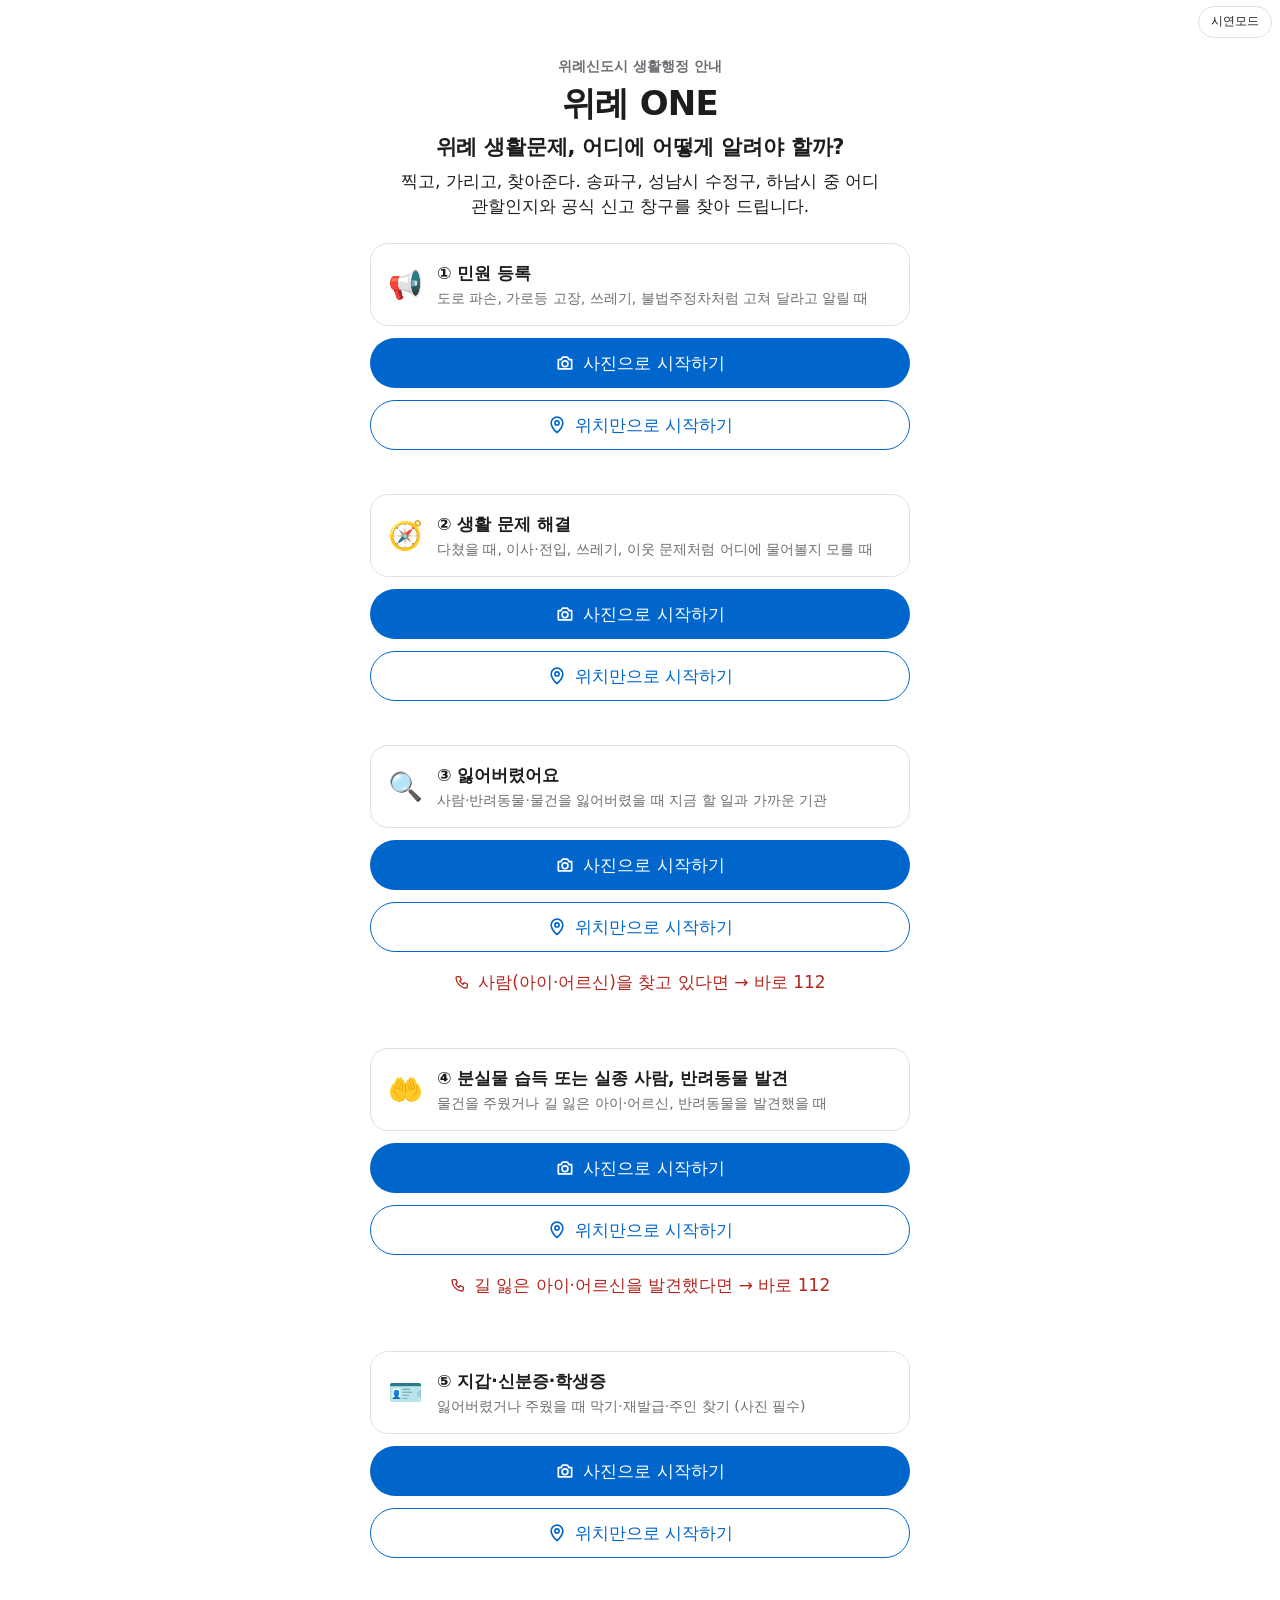
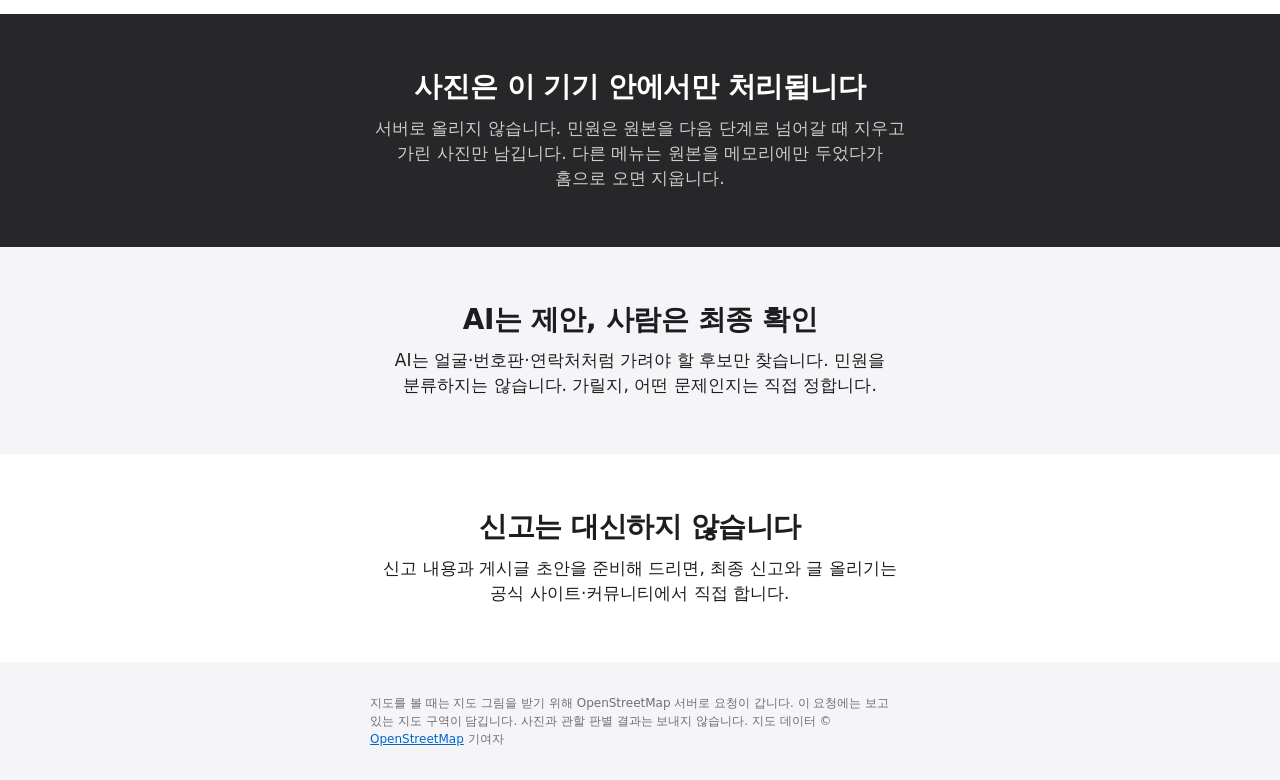
==== index.html @ 857fd853 "Deploy Wirye ONE demo build" ====
<!doctype html>
<html lang="ko">
  <head>
    <meta charset="UTF-8" />
    <meta name="viewport" content="width=device-width, initial-scale=1" />
    <meta name="theme-color" content="#000000" />
    <meta name="color-scheme" content="light" />
    <meta name="description" content="사진 한 장과 위치로, 개인정보를 가리고 위례 생활문제를 어디에 알릴지 찾아줍니다." />
    <link rel="icon" href="data:image/svg+xml,%3Csvg xmlns='http://www.w3.org/2000/svg' viewBox='0 0 32 32'%3E%3Crect width='32' height='32' rx='8' fill='%231d1d1f'/%3E%3Cpath d='M16 26s8-7 8-13a8 8 0 0 0-16 0c0 6 8 13 8 13z' fill='%23fff'/%3E%3C/svg%3E" />
    <!-- 홈 화면 아이콘과 링크 미리보기. 웹페이지 아이콘과 같은 그림(검은 둥근 사각형 + 흰 위치 핀) -->
    <link rel="icon" type="image/png" sizes="192x192" href="./icon-192.png" />
    <link rel="apple-touch-icon" href="./apple-touch-icon.png" />
    <link rel="manifest" href="./manifest.webmanifest" />
    <meta name="apple-mobile-web-app-title" content="위례 ONE" />
    <meta property="og:type" content="website" />
    <meta property="og:site_name" content="위례 ONE" />
    <meta property="og:title" content="위례 ONE" />
    <meta property="og:description" content="위례 생활문제, 어디에 어떻게 알릴까. 사진 속 개인정보를 가리고 공식 창구를 찾아 드립니다. 사진은 이 기기 밖으로 나가지 않습니다." />
    <meta property="og:url" content="https://kh22l22.github.io/wiryeone/" />
    <!-- 카카오톡·문자 미리보기는 절대 주소만 읽는다 -->
    <meta property="og:image" content="https://kh22l22.github.io/wiryeone/og-image.png" />
    <meta property="og:image:width" content="1200" />
    <meta property="og:image:height" content="630" />
    <meta name="twitter:card" content="summary_large_image" />
    <title>위례 ONE</title>
    <script type="module" crossorigin src="./assets/index-5DOGkNIR.js"></script>
    <link rel="stylesheet" crossorigin href="./assets/index-xCuBwBaM.css">
  </head>
  <body>
    <div id="app" class="app"></div>
    <noscript>위례 ONE은 JavaScript가 켜져 있어야 동작합니다.</noscript>
  </body>
</html>
---- assets/index-xCuBwBaM.css ----
:root{--lightningcss-light:initial;--lightningcss-dark: ;color-scheme:light;--ink:#1d1d1f;--ink-muted:#6e6e73;--ink-disabled:#595959;--canvas:#fff;--parchment:#f5f5f7;--parchment-80:#f5f5f7cc;--hairline:#e0e0e0;--field-line:#86868b;--tile-dark:#272729;--nav-black:#000;--on-dark:#fff;--on-dark-muted:#ccc;--action:#06c;--focus:#0071e3;--action-on-dark:#2997ff;--jur-songpa:#1d5fd1;--jur-sujeong:#15803d;--jur-hanam:#c2410c;--mark-pending:#ffb020;--mark-done:#fff;--mark-scrim:#0000008c;--label-scrim:#1d1d1fe6;--photo-backdrop:#1d1d1f;--warn-ink:#7a4300;--warn-surface:#fff5e0;--danger-ink:#a1120b;--danger-surface:#fdeeed;--ok-ink:#0f6b2f;--ok-surface:#e8f5eb;--photo-shadow:#00000038 3px 5px 30px;--r-sm:8px;--r-lg:18px;--r-pill:9999px;--tap:44px;--column:540px;--gutter:20px;-webkit-text-size-adjust:100%;font-family:system-ui,-apple-system,BlinkMacSystemFont,Apple SD Gothic Neo,Malgun Gothic,Noto Sans KR,Segoe UI,Roboto,sans-serif;font-size:17px;font-weight:400;line-height:1.47}*{box-sizing:border-box}body{background:var(--canvas);color:var(--ink);word-break:keep-all;overflow-wrap:anywhere;margin:0}.app{flex-direction:column;min-height:100dvh;display:flex}a{color:var(--action)}:focus-visible{outline:2px solid var(--focus);outline-offset:2px}h1:focus{outline:none}.visually-hidden{clip-path:inset(50%);white-space:nowrap;width:1px;height:1px;position:absolute;overflow:hidden}.icon{flex:none;display:inline-flex}.app-bar{z-index:20;background:var(--nav-black);height:44px;color:var(--on-dark);position:sticky;top:0}.app-bar-inner{max-width:var(--column);align-items:center;height:100%;margin:0 auto;padding:0 8px;display:flex}.app-brand{font-size:14px;font-weight:600}.icon-btn{width:44px;height:44px;color:var(--on-dark);cursor:pointer;background:0 0;border:0;justify-content:center;align-items:center;display:inline-flex}.icon-btn:active{transform:scale(.95)}.icon-btn:focus-visible{outline-color:var(--action-on-dark);outline-offset:-4px}.steps{width:100%;max-width:var(--column);padding:12px var(--gutter) 0;gap:6px;margin:0 auto;list-style:none;display:flex}.step{border-top:2px solid var(--hairline);color:var(--ink-muted);flex:1;padding-top:6px;font-size:12px}.step.is-done{border-top-color:var(--ink)}.step.is-active{border-top-color:var(--ink);color:var(--ink);font-weight:600}.screen{flex-direction:column;flex:1;display:flex}.column{width:100%;max-width:var(--column);padding:24px var(--gutter) 32px;flex-direction:column;flex:1;gap:17px;margin:0 auto;display:flex}.screen-title{letter-spacing:-.015em;margin:0;font-size:28px;font-weight:600;line-height:1.2}.screen-lead{margin:0}.section-title{letter-spacing:-.01em;margin:16px 0 12px;font-size:21px;font-weight:600;line-height:1.25}.stack{flex-direction:column;gap:12px;display:flex}.stack-row{flex-wrap:wrap;gap:8px;display:flex}.hint{color:var(--ink-muted);margin:0;font-size:14px;line-height:1.43}.hint-strong{color:var(--ink);grid-column:1/-1;font-weight:600}.fine-print{color:var(--ink-muted);margin:0;font-size:12px;line-height:1.5}.cta-bar{z-index:10;background:var(--parchment-80);-webkit-backdrop-filter:saturate(180%)blur(20px);backdrop-filter:saturate(180%)blur(20px);position:sticky;bottom:0}.cta-bar:empty{display:none}.cta-bar-inner{max-width:var(--column);padding:10px var(--gutter) calc(10px + env(safe-area-inset-bottom));gap:8px;margin:0 auto;display:flex}.cta-bar .btn{flex:auto}.cta-bar .btn-secondary{white-space:nowrap;flex:none}.cta-bar .btn-grow{flex:2 1 0}.btn{min-height:var(--tap);border-radius:var(--r-pill);font:inherit;text-align:center;cursor:pointer;background:0 0;border:1px solid #0000;justify-content:center;align-items:center;gap:8px;padding:10px 22px;line-height:1.24;text-decoration:none;display:inline-flex}.btn:active:not(:disabled),.type-btn:active,.chip:active{transform:scale(.95)}.btn:disabled{background:var(--hairline);border-color:var(--hairline);color:var(--ink-disabled);cursor:not-allowed}.btn-primary{background:var(--action);color:var(--on-dark)}.btn-secondary{border-color:var(--action);color:var(--action)}.btn-text{color:var(--action)}.btn-large{width:100%;min-height:50px}.btn-small{padding:8px 16px;font-size:14px}.btn-block{width:100%}.btn-grow{flex:1 1 0;min-width:120px}.btn-span{grid-column:1/-1}.notice{border-radius:var(--r-sm);margin:0;padding:12px 14px;font-size:14px;line-height:1.43}.notice-info{background:var(--parchment);color:var(--ink)}.notice-warn{background:var(--warn-surface);color:var(--warn-ink);font-weight:600}.notice-danger{background:var(--danger-surface);color:var(--danger-ink);font-weight:600}.status-slot{flex-direction:column;gap:8px;display:flex}.status-slot:empty{display:none}.tile{padding:56px var(--gutter);text-align:center}.tile-inner{max-width:var(--column);margin:0 auto}.tile-light{background:var(--canvas);color:var(--ink)}.tile-parchment{background:var(--parchment);color:var(--ink)}.tile-dark{background:var(--tile-dark);color:var(--on-dark)}.tile-dark a{color:var(--action-on-dark)}.tile-eyebrow{color:var(--ink-muted);margin:0 0 8px;font-size:14px;font-weight:600}.tile-hero-title{letter-spacing:-.02em;margin:0;font-size:34px;font-weight:600;line-height:1.1}.tile-question{letter-spacing:-.01em;margin:12px 0 8px;font-size:21px;font-weight:600;line-height:1.3}.tile-sub{margin:0 0 24px}.tile-title{letter-spacing:-.015em;margin:0 0 12px;font-size:28px;font-weight:600;line-height:1.2}.tile-body{margin:0}.tile-dark .tile-body{color:var(--on-dark-muted)}.tile-footer{padding:32px var(--gutter);background:var(--parchment)}.tile-footer .fine-print{max-width:var(--column);margin:0 auto}@media (max-width:419px){.tile-hero-title{font-size:28px}.tile-title{font-size:24px}.tile{padding-top:48px;padding-bottom:48px}}.photo-body{flex-direction:column;gap:17px;display:flex}.sample-slot:empty{display:none}.sample-slot{flex-direction:column;gap:12px;display:flex}.sample-title{margin:0;font-size:17px;font-weight:600;line-height:1.24}.sample-group{flex-direction:column;gap:8px;display:flex}.sample-group-title{color:var(--ink-muted);margin:0;font-size:14px;font-weight:600}.sample-grid{grid-template-columns:1fr 1fr;gap:12px;display:grid}.sample-card{min-height:var(--tap);border:1px solid var(--hairline);border-radius:var(--r-lg);background:var(--canvas);color:var(--ink);font:inherit;text-align:left;cursor:pointer;flex-direction:column;gap:4px;padding:8px 8px 12px;display:flex}.sample-card:active{transform:scale(.95)}.sample-thumb{aspect-ratio:4/3;border-radius:var(--r-sm);background:var(--parchment);object-fit:cover;width:100%;margin-bottom:4px;display:block}.sample-label{font-size:14px;font-weight:600;line-height:1.29}.sample-note{color:var(--ink-muted);font-size:12px;line-height:1.4}.text-progress{flex-direction:column;gap:6px;display:flex}.text-progress .progress-bar{height:2px}.progress-box{border-radius:var(--r-sm);background:var(--parchment);padding:12px 14px;font-size:14px;line-height:1.43}.progress-box p{margin:8px 0 0}.progress-bar{border-radius:var(--r-pill);background:var(--hairline);height:4px;overflow:hidden}.progress-bar span{border-radius:var(--r-pill);background:var(--ink);width:40%;height:100%;animation:1.3s ease-in-out infinite progress;display:block}@keyframes progress{0%{transform:translate(-100%)}to{transform:translate(260%)}}@media (prefers-reduced-motion:reduce){.progress-bar span{opacity:.6;width:100%;animation:none}.btn:active:not(:disabled),.type-btn:active,.chip:active,.icon-btn:active,.sample-card:active{transform:none}}.stage{width:min(100%, calc(62vh * var(--ratio-n,1)));aspect-ratio:var(--ratio,1);background:var(--photo-backdrop);border-radius:var(--r-sm);-webkit-user-select:none;user-select:none;-webkit-touch-callout:none;margin:0 auto;position:relative}.stage.is-adding{touch-action:none;cursor:crosshair;outline:2px solid var(--focus);outline-offset:2px}.stage-canvas{border-radius:var(--r-sm);width:100%;height:100%;position:absolute;inset:0}.stage-overlay{position:absolute;inset:0}.stage.is-adding .region{pointer-events:none}.region{border:2px dashed var(--mark-pending);border-radius:var(--r-sm);outline:1px solid var(--mark-scrim);cursor:pointer;background:0 0;padding:0;position:absolute}.region:after{content:"";width:max(100%,44px);height:max(100%,44px);position:absolute;top:50%;left:50%;transform:translate(-50%,-50%)}.region:focus-visible{outline:2px solid var(--focus);outline-offset:2px}.region.is-redacted{border:2px solid var(--mark-done)}.region.is-current{outline:3px solid var(--mark-pending);outline-offset:3px}.stage-chips{pointer-events:none;position:absolute;inset:0}.region-chip{border-radius:var(--r-pill);background:var(--label-scrim);height:18px;color:var(--on-dark);text-align:center;font-size:12px;line-height:18px;position:absolute}.region.is-plain-text{border-width:1px}.region-delete{border-radius:var(--r-pill);background:var(--ink);width:22px;height:22px;color:var(--on-dark);justify-content:center;align-items:center;display:inline-flex;position:absolute;top:-11px;right:-11px}.draw-box{border:2px solid var(--mark-done);outline:1px solid var(--mark-scrim);border-radius:var(--r-sm);pointer-events:none;position:absolute}.tools{grid-template-columns:2fr 3fr;gap:8px;display:grid}.tools .btn{padding-inline:12px}.tools-note{grid-column:1/-1}.review{border:1px solid var(--hairline);border-radius:var(--r-lg);flex-direction:column;gap:12px;padding:17px;display:flex}.review-head{align-items:center;gap:12px;display:flex}.review-thumb{border-radius:var(--r-sm);background:var(--photo-backdrop);flex:none}.review-count{color:var(--ink-muted);margin:0;font-size:14px}.review-name{margin:0;font-weight:600}.region-list{flex-direction:column;margin:0;padding:0;list-style:none;display:flex}.region-row{border-top:1px solid var(--hairline);justify-content:space-between;align-items:center;gap:12px;padding:8px 0;display:flex}.region-row-text{flex-direction:column;display:flex}.region-row-text strong{font-weight:600}.region-row-text small{color:var(--ink-muted);font-size:14px}.region-row .btn{flex:none;min-width:88px}.region-group{border-top:1px solid var(--hairline)}.region-group-head{justify-content:space-between;align-items:center;gap:12px;padding:8px 0;display:flex}.region-group-head .btn{flex:none}.region-group-toggle{min-height:var(--tap);color:var(--ink);font:inherit;text-align:left;cursor:pointer;background:0 0;border:0;flex-direction:column;flex:1;padding:0;display:flex}.region-group-toggle strong{font-weight:600}.region-group-toggle small{color:var(--action);font-size:14px}.region-sublist{padding-left:12px}.map{border-radius:var(--r-lg);background:var(--parchment);z-index:0;height:min(50vh,400px);min-height:280px}.map-pin{background:0 0;border:0}.leaflet-container{font:inherit}.leaflet-container .leaflet-control-attribution{font-size:12px}.leaflet-bar a{width:44px!important;height:44px!important;color:var(--ink)!important;line-height:44px!important}.leaflet-tooltip.map-label{border-radius:var(--r-pill);background:var(--label-scrim);box-shadow:none;color:var(--on-dark);border:0;padding:2px 8px;font-size:12px}.leaflet-tooltip.map-label:before{display:none}.legend{flex-wrap:wrap;gap:4px 16px;margin:-8px 0 0;padding:0;font-size:14px;list-style:none;display:flex}.jur-label{align-items:center;gap:6px;display:inline-flex}.jur-dot{border-radius:var(--r-pill);background:var(--ink-muted);flex:none;width:10px;height:10px}.jur-songpa{background:var(--jur-songpa)}.jur-sujeong{background:var(--jur-sujeong)}.jur-hanam{background:var(--jur-hanam)}.location-result{flex-direction:column;gap:8px;display:flex}.result-sentence{letter-spacing:-.01em;margin:0;font-size:21px;font-weight:600;line-height:1.3}.override{border:1px solid var(--hairline);border-radius:var(--r-lg);padding:0 17px}.override summary{min-height:var(--tap);color:var(--action);cursor:pointer;align-items:center;display:flex}.override-grid{grid-template-columns:1fr 1fr;gap:8px;padding-bottom:17px;display:grid}.chip{min-height:var(--tap);border:1px solid var(--hairline);border-radius:var(--r-pill);background:var(--canvas);color:var(--ink);font:inherit;cursor:pointer;padding:8px 12px;font-size:14px}.chip.is-selected{border:2px solid var(--focus);padding:7px 11px;font-weight:600}.type-grid{grid-template-columns:1fr 1fr;gap:12px;display:grid}.type-btn{border:1px solid var(--hairline);border-radius:var(--r-lg);background:var(--canvas);min-height:88px;color:var(--ink);font:inherit;cursor:pointer;padding:17px;font-weight:600;line-height:1.24}.type-btn.is-selected{border:2px solid var(--focus);padding:16px}.result-figure{margin:8px 0 12px}.result-photo{object-fit:contain;border-radius:var(--r-sm);background:var(--photo-backdrop);width:100%;height:auto;max-height:60vh;box-shadow:var(--photo-shadow);display:block}.result-figure figcaption{padding-top:12px}.facts{margin:0}.facts>div{border-top:1px solid var(--hairline);gap:12px;padding:12px 0;display:flex}.facts>div:first-child{border-top:0}.facts dt{width:72px;color:var(--ink-muted);flex:none;font-size:14px;line-height:1.75}.facts dd{margin:0;font-weight:600}.facts-note{color:var(--ink-muted);margin-top:2px;font-size:14px;font-weight:400;display:block}.tag-warn{border-radius:var(--r-pill);background:var(--warn-surface);width:-moz-fit-content;width:fit-content;color:var(--warn-ink);margin:0;padding:2px 10px;font-size:14px;font-weight:600;display:inline-block}.channel{border:1px solid var(--hairline);border-radius:var(--r-lg);flex-direction:column;align-items:flex-start;gap:8px;margin-bottom:12px;padding:24px;display:flex}.channel-first{border-color:var(--tile-dark);background:var(--tile-dark);color:var(--on-dark)}.channel-first .hint{color:var(--on-dark-muted)}.channel-first a{color:var(--action-on-dark)}.channel-first a:focus-visible{outline-color:var(--action-on-dark)}.channel-rank{color:var(--on-dark-muted);margin:0;font-size:14px;font-weight:600}.channel-name{margin:0;font-size:17px;font-weight:600;line-height:1.24}.channel-first .channel-name{letter-spacing:-.015em;font-size:24px;line-height:1.2}.channel-reason{margin:0}.channel-phone{margin:0;font-size:14px}.channel-phone a,.facts-note a{min-height:var(--tap);padding:11px 0;display:inline-block}.draft{border:1px solid var(--field-line);border-radius:var(--r-lg);background:var(--canvas);width:100%;color:var(--ink);font:inherit;resize:vertical;margin-top:12px;padding:17px;display:block}.action-status{min-height:1.5em;margin:0;font-size:14px;font-weight:600}.dialog{border-radius:var(--r-lg);width:min(100vw - 32px,420px);color:var(--ink);border:0;padding:24px}.dialog::backdrop{background:#0000008c}.dialog-title{letter-spacing:-.01em;margin:0 0 8px;font-size:21px;font-weight:600;line-height:1.25}.dialog-body{margin:0 0 17px}.dialog-actions{flex-direction:column;gap:8px;display:flex}.leaflet-touch .leaflet-bar,.leaflet-bar{border:1px solid var(--hairline);border-radius:var(--r-sm);box-shadow:none}.stack-lg{flex-direction:column;gap:17px;display:flex}.demo-toggle{top:6px;right:max(8px, env(safe-area-inset-right));z-index:40;border:1px solid var(--hairline);border-radius:var(--r-pill);background:var(--canvas);min-height:32px;color:var(--ink);font:inherit;cursor:pointer;padding:4px 12px;font-size:12px;position:fixed}.demo-toggle:after{content:"";position:absolute;inset:-6px}.demo-toggle.is-on{border-color:var(--ink);background:var(--ink);color:var(--on-dark);font-weight:600}.demo-toggle:active{transform:scale(.95)}.app.is-demo .app-brand:after{content:" · 시연";color:var(--on-dark-muted);font-weight:400}.demo-banner{border-radius:var(--r-sm);background:var(--parchment);margin:12px 0 0;padding:10px 14px;font-size:14px;font-weight:600}.status-line{border-radius:var(--r-sm);align-items:flex-start;gap:10px;margin:0;padding:12px 14px;font-size:14px;font-weight:600;line-height:1.43;display:flex}.status-ok{background:var(--ok-surface);color:var(--ok-ink)}.status-bad{background:var(--danger-surface);color:var(--danger-ink)}.status-mark{border-radius:var(--r-pill);width:20px;height:20px;color:var(--on-dark);flex:none;justify-content:center;align-items:center;font-size:13px;font-weight:700;display:inline-flex}.status-ok .status-mark{background:var(--ok-ink)}.status-bad .status-mark{background:var(--danger-ink)}.btn-inline{align-self:flex-start;padding-inline:0}.guide-list{margin:0 0 17px;padding-left:20px;font-size:14px;line-height:1.5}.guide-list li+li{margin-top:6px}.loc-methods{grid-template-columns:1fr 1fr;gap:8px;display:grid}.loc-method{border:1px solid var(--hairline);border-radius:var(--r-lg);background:var(--canvas);min-height:52px;color:var(--action);font:inherit;text-align:left;cursor:pointer;align-items:center;gap:8px;padding:8px 12px;font-size:14px;font-weight:600;display:flex}.loc-method:active:not(:disabled){transform:scale(.95)}.loc-method:disabled{color:var(--ink-disabled);cursor:wait}.loc-search{flex-direction:column;gap:8px;display:flex}.search-box{min-height:var(--tap);border:1px solid var(--field-line);border-radius:var(--r-pill);color:var(--ink-muted);align-items:center;gap:8px;padding:0 16px;display:flex}.search-input{min-width:0;min-height:42px;color:var(--ink);font:inherit;background:0 0;border:0;flex:1}.search-input:focus{outline:none}.search-box:focus-within{outline:2px solid var(--focus);outline-offset:2px}.search-results{flex-direction:column;margin:0;padding:0;list-style:none;display:flex}.search-results:empty{display:none}.search-result{width:100%;min-height:var(--tap);border:0;border-top:1px solid var(--hairline);color:var(--ink);font:inherit;text-align:left;cursor:pointer;background:0 0;flex-direction:column;padding:8px 4px;display:flex}.search-result small{color:var(--ink-muted);font-size:14px}.type-group{flex-direction:column;gap:8px;display:flex}.type-group-title{color:var(--ink-muted);margin:8px 0 0;font-size:14px;font-weight:600}.menu-no{color:var(--ink-muted);margin:0 0 12px;font-size:14px;font-weight:600}.menu-section{padding:0 var(--gutter) 48px;background:var(--canvas)}.menu-grid,.life-grid{max-width:var(--column);grid-template-columns:1fr;gap:12px;margin:0 auto;display:grid}.menu-card,.life-card{border:1px solid var(--hairline);border-radius:var(--r-lg);background:var(--canvas);min-height:72px;color:var(--ink);align-items:center;gap:14px;padding:17px;text-decoration:none;display:flex}.menu-card:active,.life-card:active{transform:scale(.98)}.menu-emoji{flex:none;font-size:28px;line-height:1}.menu-text{flex-direction:column;gap:2px;display:flex}.menu-text strong{font-weight:600}.menu-text small{color:var(--ink-muted);font-size:14px;line-height:1.43}.cat-grid{grid-template-columns:1fr 1fr;gap:10px;display:grid}.cat-btn{border:1px solid var(--hairline);border-radius:var(--r-lg);background:var(--canvas);min-height:84px;color:var(--ink);font:inherit;text-align:left;cursor:pointer;flex-direction:column;align-items:flex-start;gap:6px;padding:14px;font-weight:600;line-height:1.24;display:flex}.cat-btn.is-selected{border:2px solid var(--focus);padding:13px}.cat-btn:active{transform:scale(.95)}.cat-urgent{background:var(--danger-surface);border-color:var(--danger-surface);color:var(--danger-ink);grid-column:1/-1}.cat-emoji{font-size:24px;line-height:1}.chip-row{flex-wrap:wrap;gap:8px;display:flex}.chip-row .chip{align-items:center;text-decoration:none;display:inline-flex}.chip-static{border-radius:var(--r-pill);background:var(--parchment);flex:none;padding:2px 10px;font-size:12px;font-weight:600}.check-row{min-height:var(--tap);align-items:center;gap:10px;font-weight:600;display:flex}.check-row input,.check-box{width:22px;height:22px;accent-color:var(--action);flex:none}.field-label{font-weight:600}.text-input{width:100%;min-height:var(--tap);border:1px solid var(--field-line);border-radius:var(--r-sm);background:var(--canvas);color:var(--ink);font:inherit;padding:10px 16px}.checklist{flex-direction:column;gap:12px;display:flex}.check-group{border-radius:var(--r-lg);background:var(--parchment);padding:17px}.check-now{background:var(--warn-surface)}.check-title{margin:0 0 8px;font-size:17px;font-weight:600}.check-list{flex-direction:column;gap:10px;margin:0;padding:0;list-style:none;display:flex}.check-item{align-items:flex-start;gap:10px;display:flex}.check-item .check-box{margin-top:2px}.check-body{flex-direction:column;gap:6px;display:flex}.check-item input:checked+.check-body label{color:var(--ink-muted);text-decoration:line-through}.agency,.community{border:1px solid var(--hairline);border-radius:var(--r-lg);flex-direction:column;gap:6px;padding:17px;display:flex}.agency-head{justify-content:space-between;align-items:baseline;gap:12px;display:flex}.agency-name{margin:0;font-size:17px;font-weight:600;line-height:1.24}.agency-dist{color:var(--ink-muted);flex:none;font-size:14px;font-weight:600}.agency-note{margin:0;font-size:14px}.jur-columns{grid-template-columns:1fr;gap:17px;display:grid}.jur-column{flex-direction:column;gap:8px;display:flex}.share-pick{border:0;grid-template-columns:1fr 1fr;gap:10px;margin:0;padding:0;display:grid}.share-option{border:1px solid var(--hairline);border-radius:var(--r-lg);cursor:pointer;flex-direction:column;gap:4px;padding:8px 8px 12px;display:flex;position:relative}.share-option:has(input:checked){border:2px solid var(--focus);padding:7px 7px 11px}.share-option input{width:20px;height:20px;accent-color:var(--action);position:absolute;top:14px;left:14px}.share-option:focus-within{outline:2px solid var(--focus);outline-offset:2px}.share-thumb{aspect-ratio:1;object-fit:cover;border-radius:var(--r-sm);background:var(--photo-backdrop);width:100%;height:auto;display:block}.share-option-label{font-weight:600}.share-option small{color:var(--ink-muted);font-size:12px}.dialog-warn{width:min(100vw - 24px,460px);max-height:calc(100dvh - 24px);overflow-y:auto}.warn-text{border-radius:var(--r-sm);background:var(--danger-surface);color:var(--danger-ink);padding:12px 14px;font-size:14px;line-height:1.5}.radio-group{border:1px solid var(--hairline);border-radius:var(--r-sm);flex-direction:column;gap:4px;margin:0 0 8px;padding:12px 14px;display:flex}.radio-group legend{padding:0 4px;font-size:14px;font-weight:600}.radio-row{min-height:var(--tap);align-items:center;gap:10px;display:flex}.radio-row input{width:20px;height:20px;accent-color:var(--action)}.dialog form{margin-bottom:17px}.flyer-preview{border:1px solid var(--hairline);border-radius:var(--r-sm);width:100%;height:auto;display:block}.btn-urgent{background:var(--danger-ink);color:var(--on-dark)}@media (max-width:359px){.loc-methods,.cat-grid,.share-pick{grid-template-columns:1fr}}[hidden]{display:none!important}.menu-start{padding-left:0;padding-right:0}.menu-start .tile-sub{margin-bottom:20px}.menu-start-urgent{margin-top:28px}.menu-start-title{margin-bottom:12px}.home-menu{margin-top:44px}.home-menu-first{margin-top:0}.menu-card-static,.menu-card-static:active{cursor:default;transform:none}.home-menu .menu-card{text-align:left}.home-menu-buttons{margin-top:12px}.home-menu-sub{color:var(--ink-muted,#6e6e73);margin:0 0 16px;font-size:15px;line-height:1.5}.home-menu-urgent{color:var(--urgent,#b3261e);margin-top:8px}.leaflet-pane,.leaflet-tile,.leaflet-marker-icon,.leaflet-marker-shadow,.leaflet-tile-container,.leaflet-pane>svg,.leaflet-pane>canvas,.leaflet-zoom-box,.leaflet-image-layer,.leaflet-layer{position:absolute;top:0;left:0}.leaflet-container{overflow:hidden}.leaflet-tile,.leaflet-marker-icon,.leaflet-marker-shadow{-webkit-user-select:none;user-select:none;-webkit-user-drag:none}.leaflet-tile::selection{background:0 0}.leaflet-safari .leaflet-tile{image-rendering:-webkit-optimize-contrast}.leaflet-safari .leaflet-tile-container{-webkit-transform-origin:0 0;width:1600px;height:1600px}.leaflet-marker-icon,.leaflet-marker-shadow{display:block}.leaflet-container .leaflet-overlay-pane svg{max-width:none!important;max-height:none!important}.leaflet-container .leaflet-marker-pane img,.leaflet-container .leaflet-shadow-pane img,.leaflet-container .leaflet-tile-pane img,.leaflet-container img.leaflet-image-layer,.leaflet-container .leaflet-tile{width:auto;padding:0;max-width:none!important;max-height:none!important}.leaflet-container img.leaflet-tile{mix-blend-mode:plus-lighter}.leaflet-container.leaflet-touch-zoom{-ms-touch-action:pan-x pan-y;touch-action:pan-x pan-y}.leaflet-container.leaflet-touch-drag{-ms-touch-action:pinch-zoom;touch-action:none;touch-action:pinch-zoom}.leaflet-container.leaflet-touch-drag.leaflet-touch-zoom{-ms-touch-action:none;touch-action:none}.leaflet-container{-webkit-tap-highlight-color:transparent}.leaflet-container a{-webkit-tap-highlight-color:#33b5e566}.leaflet-tile{filter:inherit;visibility:hidden}.leaflet-tile-loaded{visibility:inherit}.leaflet-zoom-box{box-sizing:border-box;z-index:800;width:0;height:0}.leaflet-overlay-pane svg{-moz-user-select:none}.leaflet-pane{z-index:400}.leaflet-tile-pane{z-index:200}.leaflet-overlay-pane{z-index:400}.leaflet-shadow-pane{z-index:500}.leaflet-marker-pane{z-index:600}.leaflet-tooltip-pane{z-index:650}.leaflet-popup-pane{z-index:700}.leaflet-map-pane canvas{z-index:100}.leaflet-map-pane svg{z-index:200}.leaflet-vml-shape{width:1px;height:1px}.lvml{behavior:url(#default#VML);display:inline-block;position:absolute}.leaflet-control{z-index:800;pointer-events:visiblePainted;pointer-events:auto;position:relative}.leaflet-top,.leaflet-bottom{z-index:1000;pointer-events:none;position:absolute}.leaflet-top{top:0}.leaflet-right{right:0}.leaflet-bottom{bottom:0}.leaflet-left{left:0}.leaflet-control{float:left;clear:both}.leaflet-right .leaflet-control{float:right}.leaflet-top .leaflet-control{margin-top:10px}.leaflet-bottom .leaflet-control{margin-bottom:10px}.leaflet-left .leaflet-control{margin-left:10px}.leaflet-right .leaflet-control{margin-right:10px}.leaflet-fade-anim .leaflet-popup{opacity:0;transition:opacity .2s linear}.leaflet-fade-anim .leaflet-map-pane .leaflet-popup{opacity:1}.leaflet-zoom-animated{transform-origin:0 0}svg.leaflet-zoom-animated{will-change:transform}.leaflet-zoom-anim .leaflet-zoom-animated{-webkit-transition:-webkit-transform .25s cubic-bezier(0,0,.25,1);-moz-transition:-moz-transform .25s cubic-bezier(0,0,.25,1);transition:transform .25s cubic-bezier(0,0,.25,1)}.leaflet-zoom-anim .leaflet-tile,.leaflet-pan-anim .leaflet-tile{transition:none}.leaflet-zoom-anim .leaflet-zoom-hide{visibility:hidden}.leaflet-interactive{cursor:pointer}.leaflet-grab{cursor:-webkit-grab;cursor:-moz-grab;cursor:grab}.leaflet-crosshair,.leaflet-crosshair .leaflet-interactive{cursor:crosshair}.leaflet-popup-pane,.leaflet-control{cursor:auto}.leaflet-dragging .leaflet-grab,.leaflet-dragging .leaflet-grab .leaflet-interactive,.leaflet-dragging .leaflet-marker-draggable{cursor:move;cursor:-webkit-grabbing;cursor:-moz-grabbing;cursor:grabbing}.leaflet-marker-icon,.leaflet-marker-shadow,.leaflet-image-layer,.leaflet-pane>svg path,.leaflet-tile-container{pointer-events:none}.leaflet-marker-icon.leaflet-interactive,.leaflet-image-layer.leaflet-interactive,.leaflet-pane>svg path.leaflet-interactive,svg.leaflet-image-layer.leaflet-interactive path{pointer-events:visiblePainted;pointer-events:auto}.leaflet-container{outline-offset:1px;background:#ddd}.leaflet-container a{color:#0078a8}.leaflet-zoom-box{background:#ffffff80;border:2px dotted #38f}.leaflet-container{font-family:Helvetica Neue,Arial,Helvetica,sans-serif;font-size:.75rem;line-height:1.5}.leaflet-bar{border-radius:4px;box-shadow:0 1px 5px #000000a6}.leaflet-bar a{text-align:center;color:#000;background-color:#fff;border-bottom:1px solid #ccc;width:26px;height:26px;line-height:26px;text-decoration:none;display:block}.leaflet-bar a,.leaflet-control-layers-toggle{background-position:50%;background-repeat:no-repeat;display:block}.leaflet-bar a:hover,.leaflet-bar a:focus{background-color:#f4f4f4}.leaflet-bar a:first-child{border-top-left-radius:4px;border-top-right-radius:4px}.leaflet-bar a:last-child{border-bottom:none;border-bottom-right-radius:4px;border-bottom-left-radius:4px}.leaflet-bar a.leaflet-disabled{cursor:default;color:#bbb;background-color:#f4f4f4}.leaflet-touch .leaflet-bar a{width:30px;height:30px;line-height:30px}.leaflet-touch .leaflet-bar a:first-child{border-top-left-radius:2px;border-top-right-radius:2px}.leaflet-touch .leaflet-bar a:last-child{border-bottom-right-radius:2px;border-bottom-left-radius:2px}.leaflet-control-zoom-in,.leaflet-control-zoom-out{text-indent:1px;font:700 18px Lucida Console,Monaco,monospace}.leaflet-touch .leaflet-control-zoom-in,.leaflet-touch .leaflet-control-zoom-out{font-size:22px}.leaflet-control-layers{background:#fff;border-radius:5px;box-shadow:0 1px 5px #0006}.leaflet-control-layers-toggle{background-image:url([data-uri]);width:36px;height:36px}.leaflet-retina .leaflet-control-layers-toggle{background-image:url([data-uri]);background-size:26px 26px}.leaflet-touch .leaflet-control-layers-toggle{width:44px;height:44px}.leaflet-control-layers .leaflet-control-layers-list,.leaflet-control-layers-expanded .leaflet-control-layers-toggle{display:none}.leaflet-control-layers-expanded .leaflet-control-layers-list{display:block;position:relative}.leaflet-control-layers-expanded{color:#333;background:#fff;padding:6px 10px 6px 6px}.leaflet-control-layers-scrollbar{padding-right:5px;overflow:hidden scroll}.leaflet-control-layers-selector{margin-top:2px;position:relative;top:1px}.leaflet-control-layers label{font-size:1.08333em;display:block}.leaflet-control-layers-separator{border-top:1px solid #ddd;height:0;margin:5px -10px 5px -6px}.leaflet-default-icon-path{background-image:url([data-uri])}.leaflet-container .leaflet-control-attribution{background:#fffc;margin:0}.leaflet-control-attribution,.leaflet-control-scale-line{color:#333;padding:0 5px;line-height:1.4}.leaflet-control-attribution a{text-decoration:none}.leaflet-control-attribution a:hover,.leaflet-control-attribution a:focus{text-decoration:underline}.leaflet-attribution-flag{width:1em;height:.6669em;vertical-align:baseline!important;display:inline!important}.leaflet-left .leaflet-control-scale{margin-left:5px}.leaflet-bottom .leaflet-control-scale{margin-bottom:5px}.leaflet-control-scale-line{white-space:nowrap;box-sizing:border-box;text-shadow:1px 1px #fff;background:#fffc;border:2px solid #777;border-top:none;padding:2px 5px 1px;line-height:1.1}.leaflet-control-scale-line:not(:first-child){border-top:2px solid #777;border-bottom:none;margin-top:-2px}.leaflet-control-scale-line:not(:first-child):not(:last-child){border-bottom:2px solid #777}.leaflet-touch .leaflet-control-attribution,.leaflet-touch .leaflet-control-layers,.leaflet-touch .leaflet-bar{box-shadow:none}.leaflet-touch .leaflet-control-layers,.leaflet-touch .leaflet-bar{background-clip:padding-box;border:2px solid #0003}.leaflet-popup{text-align:center;margin-bottom:20px;position:absolute}.leaflet-popup-content-wrapper{text-align:left;border-radius:12px;padding:1px}.leaflet-popup-content{min-height:1px;margin:13px 24px 13px 20px;font-size:1.08333em;line-height:1.3}.leaflet-popup-content p{margin:1.3em 0}.leaflet-popup-tip-container{pointer-events:none;width:40px;height:20px;margin-top:-1px;margin-left:-20px;position:absolute;left:50%;overflow:hidden}.leaflet-popup-tip{pointer-events:auto;width:17px;height:17px;margin:-10px auto 0;padding:1px;transform:rotate(45deg)}.leaflet-popup-content-wrapper,.leaflet-popup-tip{color:#333;background:#fff;box-shadow:0 3px 14px #0006}.leaflet-container a.leaflet-popup-close-button{text-align:center;color:#757575;background:0 0;border:none;width:24px;height:24px;font:16px/24px Tahoma,Verdana,sans-serif;text-decoration:none;position:absolute;top:0;right:0}.leaflet-container a.leaflet-popup-close-button:hover,.leaflet-container a.leaflet-popup-close-button:focus{color:#585858}.leaflet-popup-scrolled{overflow:auto}.leaflet-oldie .leaflet-popup-content-wrapper{-ms-zoom:1}.leaflet-oldie .leaflet-popup-tip{-ms-filter:"progid:DXImageTransform.Microsoft.Matrix(M11=0.70710678, M12=0.70710678, M21=-0.70710678, M22=0.70710678)";width:24px;filter:progid:DXImageTransform.Microsoft.Matrix(M11=.707107, M12=.707107, M21=-.707107, M22=.707107);margin:0 auto}.leaflet-oldie .leaflet-control-zoom,.leaflet-oldie .leaflet-control-layers,.leaflet-oldie .leaflet-popup-content-wrapper,.leaflet-oldie .leaflet-popup-tip{border:1px solid #999}.leaflet-div-icon{background:#fff;border:1px solid #666}.leaflet-tooltip{color:#222;white-space:nowrap;-webkit-user-select:none;user-select:none;pointer-events:none;background-color:#fff;border:1px solid #fff;border-radius:3px;padding:6px;position:absolute;box-shadow:0 1px 3px #0006}.leaflet-tooltip.leaflet-interactive{cursor:pointer;pointer-events:auto}.leaflet-tooltip-top:before,.leaflet-tooltip-bottom:before,.leaflet-tooltip-left:before,.leaflet-tooltip-right:before{pointer-events:none;content:"";background:0 0;border:6px solid #0000;position:absolute}.leaflet-tooltip-bottom{margin-top:6px}.leaflet-tooltip-top{margin-top:-6px}.leaflet-tooltip-bottom:before,.leaflet-tooltip-top:before{margin-left:-6px;left:50%}.leaflet-tooltip-top:before{border-top-color:#fff;margin-bottom:-12px;bottom:0}.leaflet-tooltip-bottom:before{border-bottom-color:#fff;margin-top:-12px;margin-left:-6px;top:0}.leaflet-tooltip-left{margin-left:-6px}.leaflet-tooltip-right{margin-left:6px}.leaflet-tooltip-left:before,.leaflet-tooltip-right:before{margin-top:-6px;top:50%}.leaflet-tooltip-left:before{border-left-color:#fff;margin-right:-12px;right:0}.leaflet-tooltip-right:before{border-right-color:#fff;margin-left:-12px;left:0}@media print{.leaflet-control{-webkit-print-color-adjust:exact;-moz-print-color-adjust:exact;print-color-adjust:exact}}
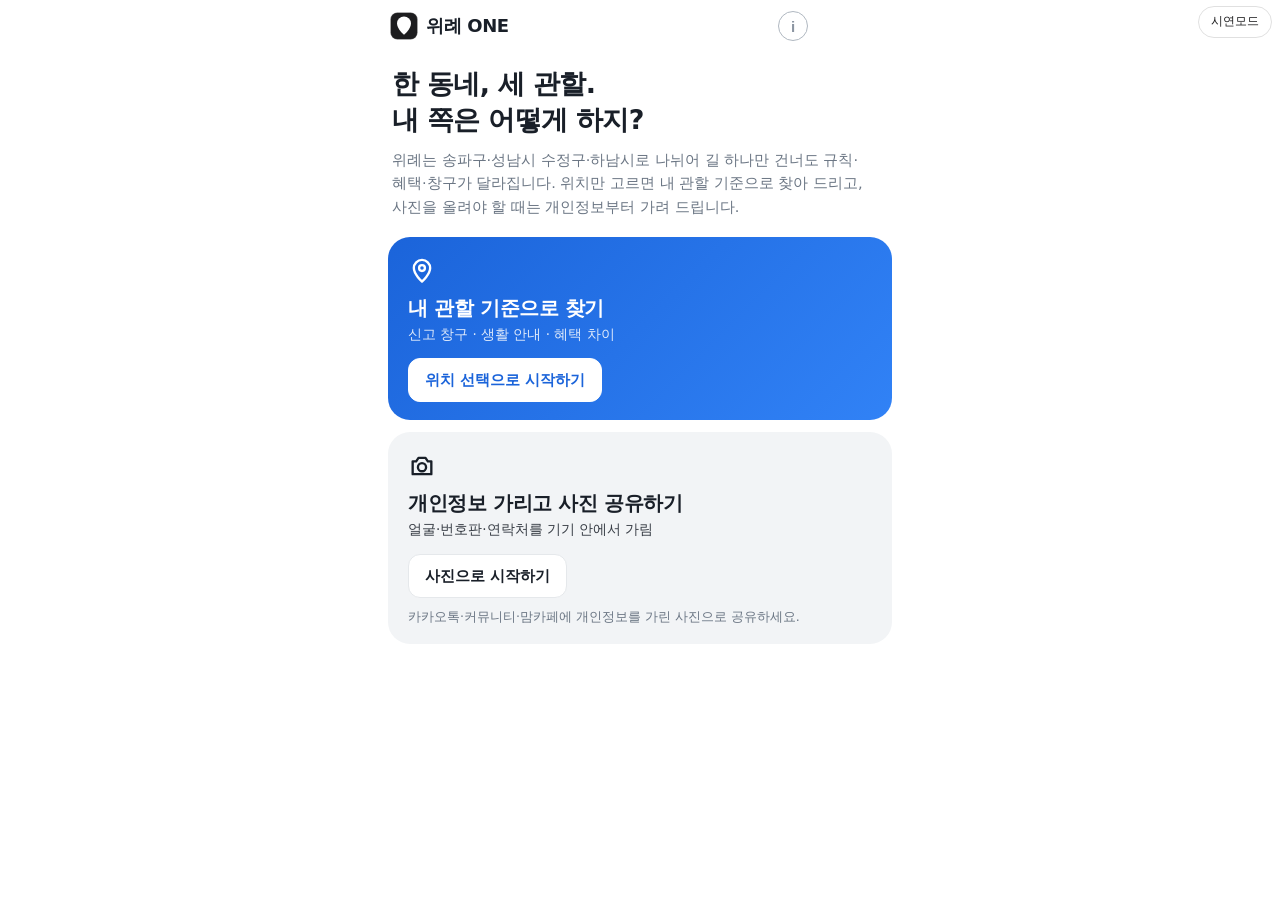
==== commit bd432f37: "Deploy Wirye ONE demo build" ====
--- a/index.html
+++ b/index.html
@@ -1,34 +1,18 @@
-<!doctype html>
-<html lang="ko">
-  <head>
-    <meta charset="UTF-8" />
-    <meta name="viewport" content="width=device-width, initial-scale=1" />
-    <meta name="theme-color" content="#000000" />
-    <meta name="color-scheme" content="light" />
-    <meta name="description" content="사진 한 장과 위치로, 개인정보를 가리고 위례 생활문제를 어디에 알릴지 찾아줍니다." />
-    <link rel="icon" href="data:image/svg+xml,%3Csvg xmlns='http://www.w3.org/2000/svg' viewBox='0 0 32 32'%3E%3Crect width='32' height='32' rx='8' fill='%231d1d1f'/%3E%3Cpath d='M16 26s8-7 8-13a8 8 0 0 0-16 0c0 6 8 13 8 13z' fill='%23fff'/%3E%3C/svg%3E" />
-    <!-- 홈 화면 아이콘과 링크 미리보기. 웹페이지 아이콘과 같은 그림(검은 둥근 사각형 + 흰 위치 핀) -->
-    <link rel="icon" type="image/png" sizes="192x192" href="./icon-192.png" />
-    <link rel="apple-touch-icon" href="./apple-touch-icon.png" />
-    <link rel="manifest" href="./manifest.webmanifest" />
-    <meta name="apple-mobile-web-app-title" content="위례 ONE" />
-    <meta property="og:type" content="website" />
-    <meta property="og:site_name" content="위례 ONE" />
-    <meta property="og:title" content="위례 ONE" />
-    <meta property="og:description" content="위례 생활문제, 어디에 어떻게 알릴까. 사진 속 개인정보를 가리고 공식 창구를 찾아 드립니다. 사진은 이 기기 밖으로 나가지 않습니다." />
-    <meta property="og:url" content="https://kh22l22.github.io/wiryeone/" />
-    <!-- 카카오톡·문자 미리보기는 절대 주소만 읽는다 -->
-    <meta property="og:image" content="https://kh22l22.github.io/wiryeone/og-image.png" />
-    <meta property="og:image:width" content="1200" />
-    <meta property="og:image:height" content="630" />
-    <meta name="twitter:card" content="summary_large_image" />
-    <title>위례 ONE</title>
-    <script type="module" crossorigin src="./assets/index-5DOGkNIR.js"></script>
-    <link rel="stylesheet" crossorigin href="./assets/index-xCuBwBaM.css">
-  </head>
-  <body>
-    <div id="app" class="app"></div>
-    <noscript>위례 ONE은 JavaScript가 켜져 있어야 동작합니다.</noscript>-
-  </body>
-</html>
+<!doctype html>
+<html lang="ko">
+  <head>
+    <meta charset="UTF-8" />
+    <meta name="viewport" content="width=device-width, initial-scale=1" />
+    <meta name="theme-color" content="#000000" />
+    <meta name="color-scheme" content="light" />
+    <meta name="description" content="사진 한 장과 위치로, 개인정보를 가리고 위례 생활문제를 어디에 알릴지 찾아줍니다." />
+    <link rel="icon" href="data:image/svg+xml,%3Csvg xmlns='http://www.w3.org/2000/svg' viewBox='0 0 32 32'%3E%3Crect width='32' height='32' rx='8' fill='%231d1d1f'/%3E%3Cpath d='M16 26s8-7 8-13a8 8 0 0 0-16 0c0 6 8 13 8 13z' fill='%23fff'/%3E%3C/svg%3E" />
+    <title>위례 ONE</title>
+    <script type="module" crossorigin src="./assets/index-DpRL3mgi.js"></script>
+    <link rel="stylesheet" crossorigin href="./assets/index-BZ7nGz5q.css">
+  </head>
+  <body>
+    <div id="app" class="app"></div>
+    <noscript>위례 ONE은 JavaScript가 켜져 있어야 동작합니다.</noscript>
+  </body>
+</html>
--- a/assets/index-BZ7nGz5q.css
+++ b/assets/index-BZ7nGz5q.css
@@ -0,0 +1 @@
+:root{--lightningcss-light:initial;--lightningcss-dark: ;color-scheme:light;--ink:#1d1d1f;--ink-muted:#6e6e73;--ink-disabled:#595959;--canvas:#fff;--parchment:#f5f5f7;--parchment-80:#f5f5f7cc;--hairline:#e0e0e0;--field-line:#86868b;--tile-dark:#272729;--nav-black:#000;--on-dark:#fff;--on-dark-muted:#ccc;--action:#06c;--focus:#0071e3;--action-on-dark:#2997ff;--jur-songpa:#1d5fd1;--jur-sujeong:#15803d;--jur-hanam:#c2410c;--mark-pending:#ffb020;--mark-done:#fff;--mark-scrim:#0000008c;--label-scrim:#1d1d1fe6;--photo-backdrop:#1d1d1f;--warn-ink:#7a4300;--warn-surface:#fff5e0;--danger-ink:#a1120b;--danger-surface:#fdeeed;--photo-shadow:#00000038 3px 5px 30px;--r-sm:8px;--r-lg:18px;--r-pill:9999px;--tap:44px;--column:540px;--gutter:20px;-webkit-text-size-adjust:100%;font-family:system-ui,-apple-system,BlinkMacSystemFont,Apple SD Gothic Neo,Malgun Gothic,Noto Sans KR,Segoe UI,Roboto,sans-serif;font-size:17px;font-weight:400;line-height:1.47}*{box-sizing:border-box}body{background:var(--canvas);color:var(--ink);word-break:keep-all;overflow-wrap:anywhere;margin:0}.app{flex-direction:column;min-height:100dvh;display:flex}a{color:var(--action)}:focus-visible{outline:2px solid var(--focus);outline-offset:2px}h1:focus{outline:none}.visually-hidden{clip-path:inset(50%);white-space:nowrap;width:1px;height:1px;position:absolute;overflow:hidden}.icon{flex:none;display:inline-flex}.app-bar{z-index:20;background:var(--nav-black);height:44px;color:var(--on-dark);position:sticky;top:0}.app-bar-inner{max-width:var(--column);align-items:center;height:100%;margin:0 auto;padding:0 8px;display:flex}.app-brand{font-size:14px;font-weight:600}.icon-btn{width:44px;height:44px;color:var(--on-dark);cursor:pointer;background:0 0;border:0;justify-content:center;align-items:center;display:inline-flex}.icon-btn:active{transform:scale(.95)}.icon-btn:focus-visible{outline-color:var(--action-on-dark);outline-offset:-4px}.steps{width:100%;max-width:var(--column);padding:12px var(--gutter) 0;gap:6px;margin:0 auto;list-style:none;display:flex}.step{border-top:2px solid var(--hairline);color:var(--ink-muted);flex:1;padding-top:6px;font-size:12px}.step.is-done{border-top-color:var(--ink)}.step.is-active{border-top-color:var(--ink);color:var(--ink);font-weight:600}.screen{flex-direction:column;flex:1;display:flex}.column{width:100%;max-width:var(--column);padding:24px var(--gutter) 32px;flex-direction:column;flex:1;gap:17px;margin:0 auto;display:flex}.screen-title{letter-spacing:-.015em;margin:0;font-size:28px;font-weight:600;line-height:1.2}.screen-lead{margin:0}.section-title{letter-spacing:-.01em;margin:16px 0 12px;font-size:21px;font-weight:600;line-height:1.25}.stack{flex-direction:column;gap:12px;display:flex}.stack-row{flex-wrap:wrap;gap:8px;display:flex}.hint{color:var(--ink-muted);margin:0;font-size:14px;line-height:1.43}.hint-strong{color:var(--ink);grid-column:1/-1;font-weight:600}.fine-print{color:var(--ink-muted);margin:0;font-size:12px;line-height:1.5}.cta-bar{z-index:10;background:var(--parchment-80);-webkit-backdrop-filter:saturate(180%)blur(20px);backdrop-filter:saturate(180%)blur(20px);position:sticky;bottom:0}.cta-bar:empty{display:none}.cta-bar-inner{max-width:var(--column);padding:10px var(--gutter) calc(10px + env(safe-area-inset-bottom));gap:8px;margin:0 auto;display:flex}.cta-bar .btn{flex:auto}.cta-bar .btn-secondary{white-space:nowrap;flex:none}.cta-bar .btn-grow{flex:2 1 0}.btn{min-height:var(--tap);border-radius:var(--r-pill);font:inherit;text-align:center;cursor:pointer;background:0 0;border:1px solid #0000;justify-content:center;align-items:center;gap:8px;padding:10px 22px;line-height:1.24;text-decoration:none;display:inline-flex}.btn:active:not(:disabled),.type-btn:active,.chip:active{transform:scale(.95)}.btn:disabled{background:var(--hairline);border-color:var(--hairline);color:var(--ink-disabled);cursor:not-allowed}.btn-primary{background:var(--action);color:var(--on-dark)}.btn-secondary{border-color:var(--action);color:var(--action)}.btn-text{color:var(--action)}.btn-large{width:100%;min-height:50px}.btn-small{padding:8px 16px;font-size:14px}.btn-block{width:100%}.btn-grow{flex:1 1 0;min-width:120px}.btn-span{grid-column:1/-1}.notice{border-radius:var(--r-sm);margin:0;padding:12px 14px;font-size:14px;line-height:1.43}.notice-info{background:var(--parchment);color:var(--ink)}.notice-warn{background:var(--warn-surface);color:var(--warn-ink);font-weight:600}.notice-danger{background:var(--danger-surface);color:var(--danger-ink);font-weight:600}.status-slot{flex-direction:column;gap:8px;display:flex}.status-slot:empty{display:none}.tile{padding:56px var(--gutter);text-align:center}.tile-inner{max-width:var(--column);margin:0 auto}.tile-light{background:var(--canvas);color:var(--ink)}.tile-parchment{background:var(--parchment);color:var(--ink)}.tile-dark{background:var(--tile-dark);color:var(--on-dark)}.tile-dark a{color:var(--action-on-dark)}.tile-eyebrow{color:var(--ink-muted);margin:0 0 8px;font-size:14px;font-weight:600}.tile-hero-title{letter-spacing:-.02em;margin:0;font-size:34px;font-weight:600;line-height:1.1}.tile-question{letter-spacing:-.01em;margin:12px 0 8px;font-size:21px;font-weight:600;line-height:1.3}.tile-sub{margin:0 0 24px}.tile-title{letter-spacing:-.015em;margin:0 0 12px;font-size:28px;font-weight:600;line-height:1.2}.tile-body{margin:0}.tile-dark .tile-body{color:var(--on-dark-muted)}.tile-footer{padding:32px var(--gutter);background:var(--parchment)}.tile-footer .fine-print{max-width:var(--column);margin:0 auto}@media (max-width:419px){.tile-hero-title{font-size:28px}.tile-title{font-size:24px}.tile{padding-top:48px;padding-bottom:48px}}.photo-body{flex-direction:column;gap:17px;display:flex}.sample-slot:empty{display:none}.sample-slot{flex-direction:column;gap:12px;display:flex}.sample-title{margin:0;font-size:17px;font-weight:600;line-height:1.24}.sample-group{flex-direction:column;gap:8px;display:flex}.sample-group-title{color:var(--ink-muted);margin:0;font-size:14px;font-weight:600}.sample-grid{grid-template-columns:1fr 1fr;gap:12px;display:grid}.sample-card{min-height:var(--tap);border:1px solid var(--hairline);border-radius:var(--r-lg);background:var(--canvas);color:var(--ink);font:inherit;text-align:left;cursor:pointer;flex-direction:column;gap:4px;padding:8px 8px 12px;display:flex}.sample-card:active{transform:scale(.95)}.sample-thumb{aspect-ratio:4/3;border-radius:var(--r-sm);background:var(--parchment);object-fit:cover;width:100%;margin-bottom:4px;display:block}.sample-label{font-size:14px;font-weight:600;line-height:1.29}.sample-note{color:var(--ink-muted);font-size:12px;line-height:1.4}.text-progress{flex-direction:column;gap:6px;display:flex}.text-progress .progress-bar{height:2px}.progress-box{border-radius:var(--r-sm);background:var(--parchment);padding:12px 14px;font-size:14px;line-height:1.43}.progress-box p{margin:8px 0 0}.progress-bar{border-radius:var(--r-pill);background:var(--hairline);height:4px;overflow:hidden}.progress-bar span{border-radius:var(--r-pill);background:var(--ink);width:40%;height:100%;animation:1.3s ease-in-out infinite progress;display:block}@keyframes progress{0%{transform:translate(-100%)}to{transform:translate(260%)}}@media (prefers-reduced-motion:reduce){.progress-bar span{opacity:.6;width:100%;animation:none}.btn:active:not(:disabled),.type-btn:active,.chip:active,.icon-btn:active,.sample-card:active{transform:none}}.stage{width:min(100%, calc(62vh * var(--ratio-n,1)));aspect-ratio:var(--ratio,1);background:var(--photo-backdrop);border-radius:var(--r-sm);-webkit-user-select:none;user-select:none;-webkit-touch-callout:none;margin:0 auto;position:relative}.stage.is-adding{touch-action:none;cursor:crosshair;outline:2px solid var(--focus);outline-offset:2px}.stage-canvas{border-radius:var(--r-sm);width:100%;height:100%;position:absolute;inset:0}.stage-overlay{position:absolute;inset:0}.stage.is-adding .region{pointer-events:none}.region{border:2px dashed var(--mark-pending);border-radius:var(--r-sm);outline:1px solid var(--mark-scrim);cursor:pointer;background:0 0;padding:0;position:absolute}.region:after{content:"";width:max(100%,44px);height:max(100%,44px);position:absolute;top:50%;left:50%;transform:translate(-50%,-50%)}.region:focus-visible{outline:2px solid var(--focus);outline-offset:2px}.region.is-redacted{border:2px solid var(--mark-done)}.region.is-current{outline:3px solid var(--mark-pending);outline-offset:3px}.stage-chips{pointer-events:none;position:absolute;inset:0}.region-chip{border-radius:var(--r-pill);background:var(--label-scrim);height:18px;color:var(--on-dark);text-align:center;font-size:12px;line-height:18px;position:absolute}.region.is-plain-text{border-width:1px}.region-delete{border-radius:var(--r-pill);background:var(--ink);width:22px;height:22px;color:var(--on-dark);justify-content:center;align-items:center;display:inline-flex;position:absolute;top:-11px;right:-11px}.draw-box{border:2px solid var(--mark-done);outline:1px solid var(--mark-scrim);border-radius:var(--r-sm);pointer-events:none;position:absolute}.tools{grid-template-columns:2fr 3fr;gap:8px;display:grid}.tools .btn{padding-inline:12px}.tools-note{grid-column:1/-1}.review{border:1px solid var(--hairline);border-radius:var(--r-lg);flex-direction:column;gap:12px;padding:17px;display:flex}.review-head{align-items:center;gap:12px;display:flex}.review-thumb{border-radius:var(--r-sm);background:var(--photo-backdrop);flex:none}.review-count{color:var(--ink-muted);margin:0;font-size:14px}.review-name{margin:0;font-weight:600}.region-list{flex-direction:column;margin:0;padding:0;list-style:none;display:flex}.region-row{border-top:1px solid var(--hairline);justify-content:space-between;align-items:center;gap:12px;padding:8px 0;display:flex}.region-row-text{flex-direction:column;display:flex}.region-row-text strong{font-weight:600}.region-row-text small{color:var(--ink-muted);font-size:14px}.region-row .btn{flex:none;min-width:88px}.region-group{border-top:1px solid var(--hairline)}.region-group-head{justify-content:space-between;align-items:center;gap:12px;padding:8px 0;display:flex}.region-group-head .btn{flex:none}.region-group-toggle{min-height:var(--tap);color:var(--ink);font:inherit;text-align:left;cursor:pointer;background:0 0;border:0;flex-direction:column;flex:1;padding:0;display:flex}.region-group-toggle strong{font-weight:600}.region-group-toggle small{color:var(--action);font-size:14px}.region-sublist{padding-left:12px}.map{border-radius:var(--r-lg);background:var(--parchment);z-index:0;height:min(50vh,400px);min-height:280px}.map-pin{background:0 0;border:0}.leaflet-container{font:inherit}.leaflet-container .leaflet-control-attribution{font-size:12px}.leaflet-bar a{width:44px!important;height:44px!important;color:var(--ink)!important;line-height:44px!important}.leaflet-tooltip.map-label{border-radius:var(--r-pill);background:var(--label-scrim);box-shadow:none;color:var(--on-dark);border:0;padding:2px 8px;font-size:12px}.leaflet-tooltip.map-label:before{display:none}.legend{flex-wrap:wrap;gap:4px 16px;margin:-8px 0 0;padding:0;font-size:14px;list-style:none;display:flex}.jur-label{align-items:center;gap:6px;display:inline-flex}.jur-dot{border-radius:var(--r-pill);background:var(--ink-muted);flex:none;width:10px;height:10px}.jur-songpa{background:var(--jur-songpa)}.jur-sujeong{background:var(--jur-sujeong)}.jur-hanam{background:var(--jur-hanam)}.location-result{flex-direction:column;gap:8px;display:flex}.result-sentence{letter-spacing:-.01em;margin:0;font-size:21px;font-weight:600;line-height:1.3}.override{border:1px solid var(--hairline);border-radius:var(--r-lg);padding:0 17px}.override summary{min-height:var(--tap);color:var(--action);cursor:pointer;align-items:center;display:flex}.override-grid{grid-template-columns:1fr 1fr;gap:8px;padding-bottom:17px;display:grid}.chip{min-height:var(--tap);border:1px solid var(--hairline);border-radius:var(--r-pill);background:var(--canvas);color:var(--ink);font:inherit;cursor:pointer;padding:8px 12px;font-size:14px}.chip.is-selected{border:2px solid var(--focus);padding:7px 11px;font-weight:600}.type-grid{grid-template-columns:1fr 1fr;gap:12px;display:grid}.type-btn{border:1px solid var(--hairline);border-radius:var(--r-lg);background:var(--canvas);min-height:88px;color:var(--ink);font:inherit;cursor:pointer;padding:17px;font-weight:600;line-height:1.24}.type-btn.is-selected{border:2px solid var(--focus);padding:16px}.result-figure{margin:8px 0 12px}.result-photo{object-fit:contain;border-radius:var(--r-sm);background:var(--photo-backdrop);width:100%;height:auto;max-height:60vh;box-shadow:var(--photo-shadow);display:block}.result-figure figcaption{padding-top:12px}.facts{margin:0}.facts>div{border-top:1px solid var(--hairline);gap:12px;padding:12px 0;display:flex}.facts>div:first-child{border-top:0}.facts dt{width:72px;color:var(--ink-muted);flex:none;font-size:14px;line-height:1.75}.facts dd{margin:0;font-weight:600}.facts-note{color:var(--ink-muted);margin-top:2px;font-size:14px;font-weight:400;display:block}.tag-warn{border-radius:var(--r-pill);background:var(--warn-surface);width:-moz-fit-content;width:fit-content;color:var(--warn-ink);margin:0;padding:2px 10px;font-size:14px;font-weight:600;display:inline-block}.channel{border:1px solid var(--hairline);border-radius:var(--r-lg);flex-direction:column;align-items:flex-start;gap:8px;margin-bottom:12px;padding:24px;display:flex}.channel-first{border-color:var(--tile-dark);background:var(--tile-dark);color:var(--on-dark)}.channel-first .hint{color:var(--on-dark-muted)}.channel-first a{color:var(--action-on-dark)}.channel-first a:focus-visible{outline-color:var(--action-on-dark)}.channel-rank{color:var(--on-dark-muted);margin:0;font-size:14px;font-weight:600}.channel-name{margin:0;font-size:17px;font-weight:600;line-height:1.24}.channel-first .channel-name{letter-spacing:-.015em;font-size:24px;line-height:1.2}.channel-reason{margin:0}.channel-phone{margin:0;font-size:14px}.channel-phone a,.facts-note a{min-height:var(--tap);padding:11px 0;display:inline-block}.draft{border:1px solid var(--field-line);border-radius:var(--r-lg);background:var(--canvas);width:100%;color:var(--ink);font:inherit;resize:vertical;margin-top:12px;padding:17px;display:block}.action-status{min-height:1.5em;margin:0;font-size:14px;font-weight:600}.dialog{border-radius:var(--r-lg);width:min(100vw - 32px,420px);color:var(--ink);border:0;padding:24px}.dialog::backdrop{background:#0000008c}.dialog-title{letter-spacing:-.01em;margin:0 0 8px;font-size:21px;font-weight:600;line-height:1.25}.dialog-body{margin:0 0 17px}.dialog-actions{flex-direction:column;gap:8px;display:flex}.leaflet-touch .leaflet-bar,.leaflet-bar{border:1px solid var(--hairline);border-radius:var(--r-sm);box-shadow:none}.demo-banner{padding:8px var(--gutter);background:var(--warn-surface);color:var(--warn-ink);justify-content:space-between;align-items:center;gap:12px;font-size:13px;line-height:1.4;display:flex}.demo-banner a{color:inherit;white-space:nowrap;font-weight:600}.demo-spots{padding-bottom:8px}.data-table{border-collapse:collapse;width:100%;margin:8px 0 12px;font-size:14px;line-height:1.45}.data-table th,.data-table td{border-bottom:1px solid var(--hairline);text-align:left;vertical-align:top;padding:10px 8px}.data-table thead th{color:var(--ink-muted);font-size:13px;font-weight:600}.data-table tbody th{font-weight:600}.plain-list{margin:8px 0 12px;padding-left:1.2em;line-height:1.6}.plain-list li+li{margin-top:4px}.decision-list{margin:8px 0 0;padding:0;list-style:none}.decision-list li{border-bottom:1px solid var(--hairline);gap:12px;padding:10px 0;display:flex}.decision-who{flex:0 0 4.5em;font-weight:600}.type-group+.type-group{margin-top:24px}.type-group-title{color:var(--ink-muted);margin:0 0 12px;font-size:15px;font-weight:600}.compare-list{margin:8px 0 0;padding:0;list-style:none}.compare-list li{border-top:1px solid var(--hairline);padding:12px 0}.compare-list li p{margin:0 0 4px}.compare-list li.is-current{background:var(--parchment);border-radius:var(--r-sm);margin:0 -12px;padding:12px}.compare-head{font-weight:600}.menu-list{gap:12px;margin:17px 0;display:grid}.menu-card{border:1px solid var(--hairline);border-radius:var(--r-lg);background:var(--canvas);width:100%;color:var(--ink);font:inherit;text-align:left;cursor:pointer;gap:6px;padding:18px;display:grid}.menu-card:hover{border-color:var(--field-line)}.menu-card:focus-visible{outline:2px solid var(--focus);outline-offset:2px}.menu-card-title{align-items:center;gap:8px;font-size:19px;font-weight:600;display:flex}.menu-card-body{color:var(--ink-muted);font-size:15px;line-height:1.5}.type-note{color:var(--action);margin-top:4px;font-size:12px;font-weight:500;display:block}.tag-basis{border-radius:var(--r-pill);background:var(--parchment);color:var(--ink-muted);margin:0 0 8px;padding:2px 10px;font-size:12px;display:inline-block}.home{max-width:var(--column);color:#191f28;flex-direction:column;gap:18px;margin:0 auto;padding:4px 18px 20px;display:flex}.home-top{min-height:var(--tap);justify-content:space-between;align-items:center;padding:0 2px;display:flex}.home-brand{letter-spacing:-.02em;font-size:18px;font-weight:800}.info-btn{width:var(--tap);height:var(--tap);cursor:pointer;background:0 0;border:0;justify-content:center;align-items:center;margin-right:-7px;display:inline-flex}.info-btn span{border-radius:var(--r-pill);color:#8b95a1;border:1.6px solid #b0b8c1;justify-content:center;align-items:center;width:30px;height:30px;font-size:15px;font-weight:800;display:inline-flex}.info-btn:focus-visible{outline:2px solid var(--focus);outline-offset:2px}.home-hero{text-align:left;padding:0 4px}.home-title{letter-spacing:-.025em;margin:0;font-size:27px;font-weight:800;line-height:1.32}.home-lead{color:#6b7684;margin:12px 0 0;font-size:14.5px;line-height:1.6}.home-cards{flex-direction:column;gap:12px;display:flex}.home-card{text-align:left;background:#f2f4f6;border-radius:22px;padding:20px 20px 18px}.home-card-main{color:#fff;background:linear-gradient(135deg,#1b64da,#3182f6)}.home-card-icon{line-height:0;display:block}.home-card-title{letter-spacing:-.02em;margin:10px 0 0;font-size:20px;font-weight:800;line-height:1.3}.home-card-body{opacity:.85;margin:4px 0 0;font-size:13.5px;line-height:1.45}.home-card-btn{min-height:var(--tap);color:#191f28;font:inherit;cursor:pointer;background:#fff;border:1px solid #e5e8eb;border-radius:12px;margin-top:14px;padding:10px 16px;font-size:15px;font-weight:800}.home-card-main .home-card-btn{color:#1b64da;border-color:#fff}.home-card-btn:active{transform:scale(.97)}.home-card-btn:focus-visible{outline:2px solid var(--focus);outline-offset:2px}.home-card-main .home-card-btn:focus-visible{outline-color:#fff}.home-foot{text-align:center;margin:0;font-size:13px}.home-foot a{color:#8b95a1}.info-dialog{max-height:calc(100dvh - 48px);overflow:auto}.info-head{justify-content:space-between;align-items:center;gap:8px;margin-bottom:8px;display:flex}.info-head .dialog-title{margin:0}.info-item h3{margin:14px 0 4px;font-size:17px;font-weight:600}.info-item p{color:var(--ink-muted);margin:0;font-size:15px}.info-link{margin:6px 0 0;font-size:15px}.info-dialog .fine-print{margin-top:14px}.demo-more{margin-top:8px}.info-head .icon-btn{color:var(--ink)}.demo-main{grid-template-columns:repeat(3,1fr)}@media (max-height:780px){.home{gap:12px;padding-bottom:12px}.home-title{font-size:25px}.home-lead{margin-top:8px;font-size:14px;line-height:1.5}.home-card{padding:16px 18px 14px}.home-card-title{margin-top:6px}.home-card-btn{margin-top:10px}}.demo-toggle{top:6px;right:max(8px, env(safe-area-inset-right));z-index:40;border:1px solid var(--hairline);border-radius:var(--r-pill);background:var(--canvas);min-height:32px;color:var(--ink);cursor:pointer;align-items:center;padding:4px 12px;font-size:12px;text-decoration:none;display:inline-flex;position:fixed}.demo-toggle:after{content:"";position:absolute;inset:-6px}.demo-toggle.is-on{border-color:var(--ink);background:var(--ink);color:var(--on-dark);font-weight:600}.demo-toggle:active{transform:scale(.95)}.demo-banner{min-height:44px;padding-right:150px}.home-top.has-toggle{padding-right:84px}.save-viewer{max-height:calc(100dvh - 32px);overflow:auto}.save-viewer-img{border-radius:var(--r-sm);-webkit-touch-callout:default;-webkit-user-select:auto;user-select:auto;width:100%;height:auto;margin:0 0 16px;display:block}.inapp-banner{padding:10px var(--gutter);color:#191919;background:#fee500;justify-content:space-between;align-items:center;gap:10px;font-size:13.5px;line-height:1.4;display:flex}.inapp-open{border-radius:var(--r-pill);color:#fff;white-space:nowrap;background:#191919;flex:none;padding:7px 12px;font-weight:700;text-decoration:none}.home-card-note{color:#6b7684;margin:10px 0 0;font-size:12.5px;line-height:1.45}.app-logo{flex:none;line-height:0;display:inline-flex}.app-brand,.home-brand{align-items:center;gap:8px;display:inline-flex}.leaflet-pane,.leaflet-tile,.leaflet-marker-icon,.leaflet-marker-shadow,.leaflet-tile-container,.leaflet-pane>svg,.leaflet-pane>canvas,.leaflet-zoom-box,.leaflet-image-layer,.leaflet-layer{position:absolute;top:0;left:0}.leaflet-container{overflow:hidden}.leaflet-tile,.leaflet-marker-icon,.leaflet-marker-shadow{-webkit-user-select:none;user-select:none;-webkit-user-drag:none}.leaflet-tile::selection{background:0 0}.leaflet-safari .leaflet-tile{image-rendering:-webkit-optimize-contrast}.leaflet-safari .leaflet-tile-container{-webkit-transform-origin:0 0;width:1600px;height:1600px}.leaflet-marker-icon,.leaflet-marker-shadow{display:block}.leaflet-container .leaflet-overlay-pane svg{max-width:none!important;max-height:none!important}.leaflet-container .leaflet-marker-pane img,.leaflet-container .leaflet-shadow-pane img,.leaflet-container .leaflet-tile-pane img,.leaflet-container img.leaflet-image-layer,.leaflet-container .leaflet-tile{width:auto;padding:0;max-width:none!important;max-height:none!important}.leaflet-container img.leaflet-tile{mix-blend-mode:plus-lighter}.leaflet-container.leaflet-touch-zoom{-ms-touch-action:pan-x pan-y;touch-action:pan-x pan-y}.leaflet-container.leaflet-touch-drag{-ms-touch-action:pinch-zoom;touch-action:none;touch-action:pinch-zoom}.leaflet-container.leaflet-touch-drag.leaflet-touch-zoom{-ms-touch-action:none;touch-action:none}.leaflet-container{-webkit-tap-highlight-color:transparent}.leaflet-container a{-webkit-tap-highlight-color:#33b5e566}.leaflet-tile{filter:inherit;visibility:hidden}.leaflet-tile-loaded{visibility:inherit}.leaflet-zoom-box{box-sizing:border-box;z-index:800;width:0;height:0}.leaflet-overlay-pane svg{-moz-user-select:none}.leaflet-pane{z-index:400}.leaflet-tile-pane{z-index:200}.leaflet-overlay-pane{z-index:400}.leaflet-shadow-pane{z-index:500}.leaflet-marker-pane{z-index:600}.leaflet-tooltip-pane{z-index:650}.leaflet-popup-pane{z-index:700}.leaflet-map-pane canvas{z-index:100}.leaflet-map-pane svg{z-index:200}.leaflet-vml-shape{width:1px;height:1px}.lvml{behavior:url(#default#VML);display:inline-block;position:absolute}.leaflet-control{z-index:800;pointer-events:visiblePainted;pointer-events:auto;position:relative}.leaflet-top,.leaflet-bottom{z-index:1000;pointer-events:none;position:absolute}.leaflet-top{top:0}.leaflet-right{right:0}.leaflet-bottom{bottom:0}.leaflet-left{left:0}.leaflet-control{float:left;clear:both}.leaflet-right .leaflet-control{float:right}.leaflet-top .leaflet-control{margin-top:10px}.leaflet-bottom .leaflet-control{margin-bottom:10px}.leaflet-left .leaflet-control{margin-left:10px}.leaflet-right .leaflet-control{margin-right:10px}.leaflet-fade-anim .leaflet-popup{opacity:0;transition:opacity .2s linear}.leaflet-fade-anim .leaflet-map-pane .leaflet-popup{opacity:1}.leaflet-zoom-animated{transform-origin:0 0}svg.leaflet-zoom-animated{will-change:transform}.leaflet-zoom-anim .leaflet-zoom-animated{-webkit-transition:-webkit-transform .25s cubic-bezier(0,0,.25,1);-moz-transition:-moz-transform .25s cubic-bezier(0,0,.25,1);transition:transform .25s cubic-bezier(0,0,.25,1)}.leaflet-zoom-anim .leaflet-tile,.leaflet-pan-anim .leaflet-tile{transition:none}.leaflet-zoom-anim .leaflet-zoom-hide{visibility:hidden}.leaflet-interactive{cursor:pointer}.leaflet-grab{cursor:-webkit-grab;cursor:-moz-grab;cursor:grab}.leaflet-crosshair,.leaflet-crosshair .leaflet-interactive{cursor:crosshair}.leaflet-popup-pane,.leaflet-control{cursor:auto}.leaflet-dragging .leaflet-grab,.leaflet-dragging .leaflet-grab .leaflet-interactive,.leaflet-dragging .leaflet-marker-draggable{cursor:move;cursor:-webkit-grabbing;cursor:-moz-grabbing;cursor:grabbing}.leaflet-marker-icon,.leaflet-marker-shadow,.leaflet-image-layer,.leaflet-pane>svg path,.leaflet-tile-container{pointer-events:none}.leaflet-marker-icon.leaflet-interactive,.leaflet-image-layer.leaflet-interactive,.leaflet-pane>svg path.leaflet-interactive,svg.leaflet-image-layer.leaflet-interactive path{pointer-events:visiblePainted;pointer-events:auto}.leaflet-container{outline-offset:1px;background:#ddd}.leaflet-container a{color:#0078a8}.leaflet-zoom-box{background:#ffffff80;border:2px dotted #38f}.leaflet-container{font-family:Helvetica Neue,Arial,Helvetica,sans-serif;font-size:.75rem;line-height:1.5}.leaflet-bar{border-radius:4px;box-shadow:0 1px 5px #000000a6}.leaflet-bar a{text-align:center;color:#000;background-color:#fff;border-bottom:1px solid #ccc;width:26px;height:26px;line-height:26px;text-decoration:none;display:block}.leaflet-bar a,.leaflet-control-layers-toggle{background-position:50%;background-repeat:no-repeat;display:block}.leaflet-bar a:hover,.leaflet-bar a:focus{background-color:#f4f4f4}.leaflet-bar a:first-child{border-top-left-radius:4px;border-top-right-radius:4px}.leaflet-bar a:last-child{border-bottom:none;border-bottom-right-radius:4px;border-bottom-left-radius:4px}.leaflet-bar a.leaflet-disabled{cursor:default;color:#bbb;background-color:#f4f4f4}.leaflet-touch .leaflet-bar a{width:30px;height:30px;line-height:30px}.leaflet-touch .leaflet-bar a:first-child{border-top-left-radius:2px;border-top-right-radius:2px}.leaflet-touch .leaflet-bar a:last-child{border-bottom-right-radius:2px;border-bottom-left-radius:2px}.leaflet-control-zoom-in,.leaflet-control-zoom-out{text-indent:1px;font:700 18px Lucida Console,Monaco,monospace}.leaflet-touch .leaflet-control-zoom-in,.leaflet-touch .leaflet-control-zoom-out{font-size:22px}.leaflet-control-layers{background:#fff;border-radius:5px;box-shadow:0 1px 5px #0006}.leaflet-control-layers-toggle{background-image:url([data-uri]);width:36px;height:36px}.leaflet-retina .leaflet-control-layers-toggle{background-image:url([data-uri]);background-size:26px 26px}.leaflet-touch .leaflet-control-layers-toggle{width:44px;height:44px}.leaflet-control-layers .leaflet-control-layers-list,.leaflet-control-layers-expanded .leaflet-control-layers-toggle{display:none}.leaflet-control-layers-expanded .leaflet-control-layers-list{display:block;position:relative}.leaflet-control-layers-expanded{color:#333;background:#fff;padding:6px 10px 6px 6px}.leaflet-control-layers-scrollbar{padding-right:5px;overflow:hidden scroll}.leaflet-control-layers-selector{margin-top:2px;position:relative;top:1px}.leaflet-control-layers label{font-size:1.08333em;display:block}.leaflet-control-layers-separator{border-top:1px solid #ddd;height:0;margin:5px -10px 5px -6px}.leaflet-default-icon-path{background-image:url([data-uri])}.leaflet-container .leaflet-control-attribution{background:#fffc;margin:0}.leaflet-control-attribution,.leaflet-control-scale-line{color:#333;padding:0 5px;line-height:1.4}.leaflet-control-attribution a{text-decoration:none}.leaflet-control-attribution a:hover,.leaflet-control-attribution a:focus{text-decoration:underline}.leaflet-attribution-flag{width:1em;height:.6669em;vertical-align:baseline!important;display:inline!important}.leaflet-left .leaflet-control-scale{margin-left:5px}.leaflet-bottom .leaflet-control-scale{margin-bottom:5px}.leaflet-control-scale-line{white-space:nowrap;box-sizing:border-box;text-shadow:1px 1px #fff;background:#fffc;border:2px solid #777;border-top:none;padding:2px 5px 1px;line-height:1.1}.leaflet-control-scale-line:not(:first-child){border-top:2px solid #777;border-bottom:none;margin-top:-2px}.leaflet-control-scale-line:not(:first-child):not(:last-child){border-bottom:2px solid #777}.leaflet-touch .leaflet-control-attribution,.leaflet-touch .leaflet-control-layers,.leaflet-touch .leaflet-bar{box-shadow:none}.leaflet-touch .leaflet-control-layers,.leaflet-touch .leaflet-bar{background-clip:padding-box;border:2px solid #0003}.leaflet-popup{text-align:center;margin-bottom:20px;position:absolute}.leaflet-popup-content-wrapper{text-align:left;border-radius:12px;padding:1px}.leaflet-popup-content{min-height:1px;margin:13px 24px 13px 20px;font-size:1.08333em;line-height:1.3}.leaflet-popup-content p{margin:1.3em 0}.leaflet-popup-tip-container{pointer-events:none;width:40px;height:20px;margin-top:-1px;margin-left:-20px;position:absolute;left:50%;overflow:hidden}.leaflet-popup-tip{pointer-events:auto;width:17px;height:17px;margin:-10px auto 0;padding:1px;transform:rotate(45deg)}.leaflet-popup-content-wrapper,.leaflet-popup-tip{color:#333;background:#fff;box-shadow:0 3px 14px #0006}.leaflet-container a.leaflet-popup-close-button{text-align:center;color:#757575;background:0 0;border:none;width:24px;height:24px;font:16px/24px Tahoma,Verdana,sans-serif;text-decoration:none;position:absolute;top:0;right:0}.leaflet-container a.leaflet-popup-close-button:hover,.leaflet-container a.leaflet-popup-close-button:focus{color:#585858}.leaflet-popup-scrolled{overflow:auto}.leaflet-oldie .leaflet-popup-content-wrapper{-ms-zoom:1}.leaflet-oldie .leaflet-popup-tip{-ms-filter:"progid:DXImageTransform.Microsoft.Matrix(M11=0.70710678, M12=0.70710678, M21=-0.70710678, M22=0.70710678)";width:24px;filter:progid:DXImageTransform.Microsoft.Matrix(M11=.707107, M12=.707107, M21=-.707107, M22=.707107);margin:0 auto}.leaflet-oldie .leaflet-control-zoom,.leaflet-oldie .leaflet-control-layers,.leaflet-oldie .leaflet-popup-content-wrapper,.leaflet-oldie .leaflet-popup-tip{border:1px solid #999}.leaflet-div-icon{background:#fff;border:1px solid #666}.leaflet-tooltip{color:#222;white-space:nowrap;-webkit-user-select:none;user-select:none;pointer-events:none;background-color:#fff;border:1px solid #fff;border-radius:3px;padding:6px;position:absolute;box-shadow:0 1px 3px #0006}.leaflet-tooltip.leaflet-interactive{cursor:pointer;pointer-events:auto}.leaflet-tooltip-top:before,.leaflet-tooltip-bottom:before,.leaflet-tooltip-left:before,.leaflet-tooltip-right:before{pointer-events:none;content:"";background:0 0;border:6px solid #0000;position:absolute}.leaflet-tooltip-bottom{margin-top:6px}.leaflet-tooltip-top{margin-top:-6px}.leaflet-tooltip-bottom:before,.leaflet-tooltip-top:before{margin-left:-6px;left:50%}.leaflet-tooltip-top:before{border-top-color:#fff;margin-bottom:-12px;bottom:0}.leaflet-tooltip-bottom:before{border-bottom-color:#fff;margin-top:-12px;margin-left:-6px;top:0}.leaflet-tooltip-left{margin-left:-6px}.leaflet-tooltip-right{margin-left:6px}.leaflet-tooltip-left:before,.leaflet-tooltip-right:before{margin-top:-6px;top:50%}.leaflet-tooltip-left:before{border-left-color:#fff;margin-right:-12px;right:0}.leaflet-tooltip-right:before{border-right-color:#fff;margin-left:-12px;left:0}@media print{.leaflet-control{-webkit-print-color-adjust:exact;-moz-print-color-adjust:exact;print-color-adjust:exact}}
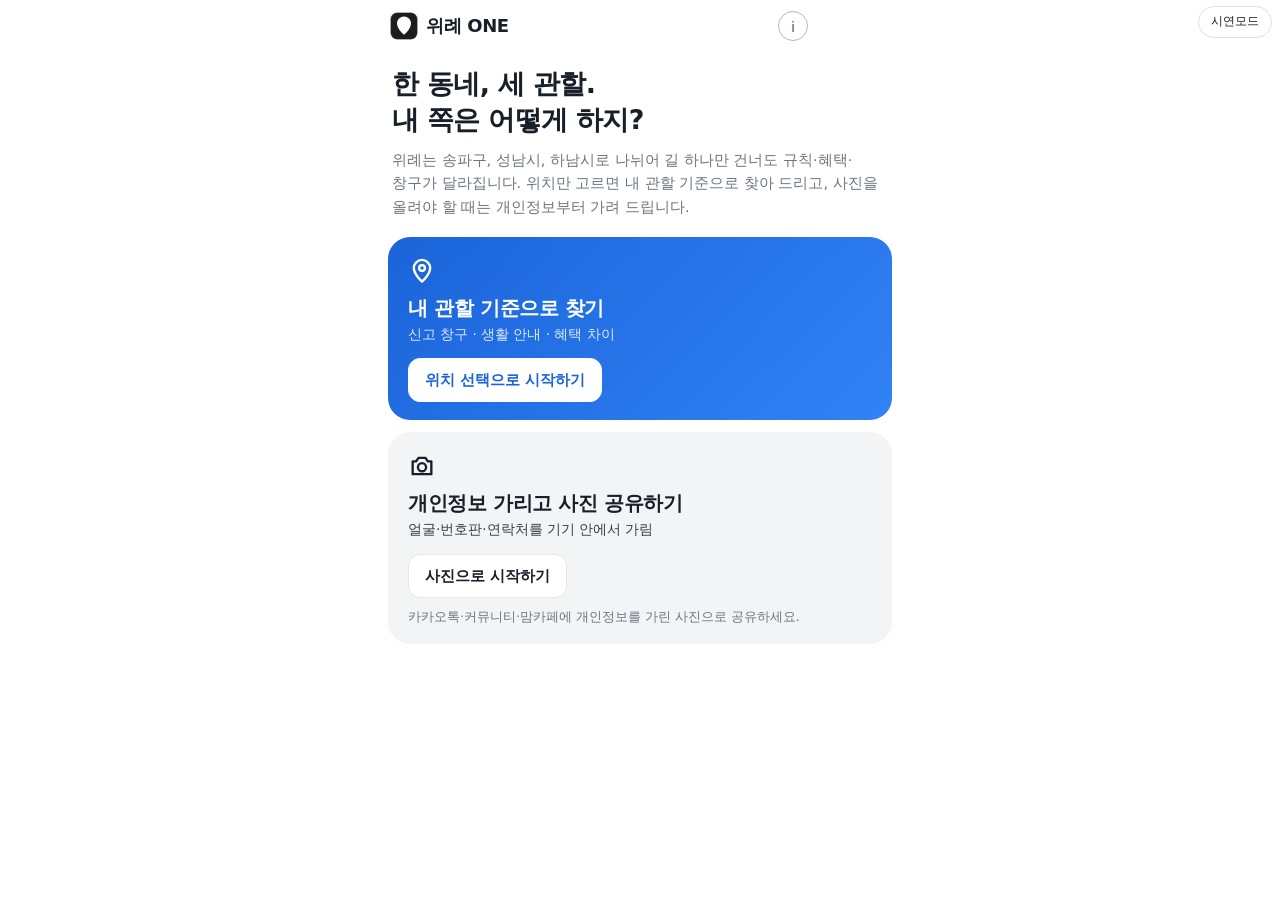
==== commit 0bba4d0f: "Deploy Wirye ONE demo build" ====
--- a/index.html
+++ b/index.html
@@ -8,7 +8,7 @@
     <meta name="description" content="사진 한 장과 위치로, 개인정보를 가리고 위례 생활문제를 어디에 알릴지 찾아줍니다." />
     <link rel="icon" href="data:image/svg+xml,%3Csvg xmlns='http://www.w3.org/2000/svg' viewBox='0 0 32 32'%3E%3Crect width='32' height='32' rx='8' fill='%231d1d1f'/%3E%3Cpath d='M16 26s8-7 8-13a8 8 0 0 0-16 0c0 6 8 13 8 13z' fill='%23fff'/%3E%3C/svg%3E" />
     <title>위례 ONE</title>
-    <script type="module" crossorigin src="./assets/index-DpRL3mgi.js"></script>
+    <script type="module" crossorigin src="./assets/index-ofDCbWs7.js"></script>
     <link rel="stylesheet" crossorigin href="./assets/index-BZ7nGz5q.css">
   </head>
   <body>
